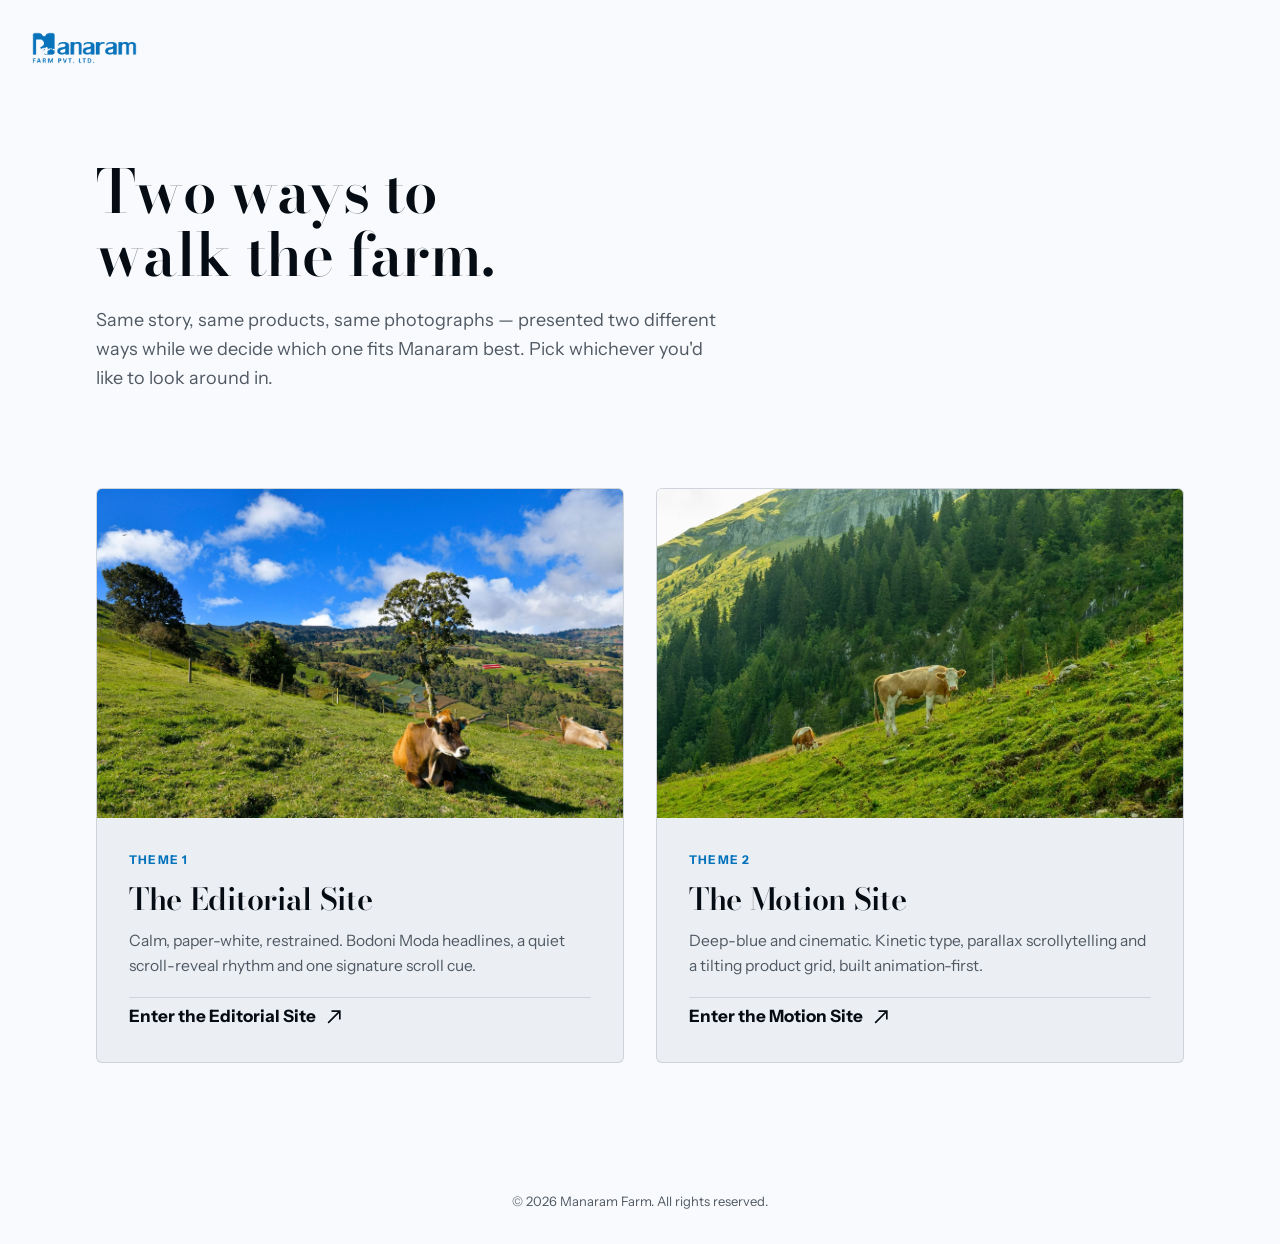
==== index.html @ 0a04bcb3 "Initial commit" ====
<!doctype html>
<html lang="en-US">

<head>
  <meta charset="UTF-8" />
  <meta name="viewport" content="width=device-width, initial-scale=1" />
  <title>Manaram Farm — Choose Your View</title>
  <meta name="description"
    content="Manaram Farm, presented two ways: a calm editorial site and a cinematic, motion-forward one. Pick your view." />

  <link rel="icon" href="images/favicon.svg" type="image/svg+xml" />
  <link rel="preconnect" href="https://fonts.googleapis.com" />
  <link rel="preconnect" href="https://fonts.gstatic.com" crossorigin />
  <link
    href="https://fonts.googleapis.com/css2?family=Instrument+Sans:ital,wght@0,400..700;1,400..700&amp;family=Bodoni+Moda:ital,opsz,wght@0,6..96,500;0,6..96,600;0,6..96,700;1,6..96,500;1,6..96,600&amp;display=swap"
    rel="stylesheet" />
  <link rel="stylesheet" href="hub.css" />
</head>

<body>
  <a class="skip-link" href="#main">Skip to content</a>

  <header class="hub-header">
    <img class="hub-logo" src="images/logo-blue.png" alt="Manaram Farm" width="593" height="180" />
  </header>

  <main id="main" class="hub-main">
    <div class="hub-intro reveal" data-reveal>
      <h1 class="text-balance">Two ways to walk the farm.</h1>
      <p class="text-pretty">
        Same story, same products, same photographs — presented two different ways while we decide
        which one fits Manaram best. Pick whichever you'd like to look around in.
      </p>
    </div>

    <div class="hub-cards">
      <a class="hub-card hub-card--one reveal" data-reveal href="theme-1/index.html">
        <span class="hub-card-media">
          <picture>
            <source srcset="images/hero-m.webp" type="image/webp" />
            <img src="images/hero-mountain.jpg" alt="" width="2200" height="1466" loading="lazy" />
          </picture>
        </span>
        <span class="hub-card-body">
          <span class="hub-card-eyebrow">Theme 1</span>
          <span class="hub-card-title">The Editorial Site</span>
          <span class="hub-card-desc">
            Calm, paper-white, restrained. Bodoni Moda headlines, a quiet scroll-reveal rhythm and one
            signature scroll cue.
          </span>
          <span class="hub-card-cta">
            <span>Enter the Editorial Site</span>
            <svg viewBox="0 0 24 24" width="20" height="20" aria-hidden="true">
              <path d="M5 19 19 5M9 5h10v10" />
            </svg>
          </span>
        </span>
      </a>

      <a class="hub-card hub-card--two reveal" data-reveal href="theme-2/index.html">
        <span class="hub-card-media">
          <picture>
            <source srcset="images/cows-pasture.webp" type="image/webp" />
            <img src="images/cows-pasture.jpg" alt="" width="1400" height="1050" loading="lazy" />
          </picture>
        </span>
        <span class="hub-card-body">
          <span class="hub-card-eyebrow">Theme 2</span>
          <span class="hub-card-title">The Motion Site</span>
          <span class="hub-card-desc">
            Deep-blue and cinematic. Kinetic type, parallax scrollytelling and a tilting product grid,
            built animation-first.
          </span>
          <span class="hub-card-cta">
            <span>Enter the Motion Site</span>
            <svg viewBox="0 0 24 24" width="20" height="20" aria-hidden="true">
              <path d="M5 19 19 5M9 5h10v10" />
            </svg>
          </span>
        </span>
      </a>
    </div>
  </main>

  <footer class="hub-footer">
    <p>&copy; <span id="year"></span> Manaram Farm. All rights reserved.</p>
  </footer>

  <script>
    document.getElementById("year").textContent = new Date().getFullYear();
  </script>
</body>

</html>
---- hub.css ----
/* ==========================================================================
   Manaram Farm — Hub / theme chooser
   Neutral front door: borrows Theme 1's real brand system (Signal Blue,
   Ink, White, Bodoni Moda) so it reads as official Manaram Farm rather
   than favoring either themed experience.
   ========================================================================== */

:root {
  --brand-blue: oklch(0.538 0.140 247);
  --blue-deep: oklch(0.28 0.09 250);
  --paper-bg: oklch(0.985 0.004 250);
  --surface: oklch(0.95 0.008 250);
  --ink: oklch(0.15 0.02 250);
  --muted-ink: oklch(0.46 0.02 250);
  --line: oklch(0.3 0.02 250 / 0.14);
  --white: oklch(1 0 0);

  --font-serif: "Bodoni Moda", Didot, "Iowan Old Style", Georgia, serif;
  --font-sans: "Instrument Sans", -apple-system, BlinkMacSystemFont, "Segoe UI", sans-serif;

  --space-2xs: 0.5rem;
  --space-xs: 0.75rem;
  --space-sm: 1.25rem;
  --space-md: 2rem;
  --space-lg: 3.5rem;
  --space-xl: 6rem;

  --ease-out-quart: cubic-bezier(0.25, 1, 0.5, 1);
  --dur-base: 250ms;
  --dur-slow: 450ms;

  --shadow-lift: 0 16px 36px oklch(0.22 0.02 250 / 0.16);
  color-scheme: light;
}

*, *::before, *::after { box-sizing: border-box; }
html { -webkit-text-size-adjust: 100%; scroll-behavior: smooth; }
body { margin: 0; }
img, picture, svg { display: block; max-width: 100%; }
h1, p { margin: 0; }
a { color: inherit; text-decoration: none; }

@media (prefers-reduced-motion: reduce) {
  html { scroll-behavior: auto; }
  *, *::before, *::after {
    animation-duration: 0.01ms !important;
    animation-iteration-count: 1 !important;
    transition-duration: 0.01ms !important;
    scroll-behavior: auto !important;
  }
}

body {
  font-family: var(--font-sans);
  font-size: 1.0625rem;
  line-height: 1.6;
  color: var(--ink);
  background: var(--paper-bg);
  font-optical-sizing: auto;
  min-height: 100dvh;
  display: flex;
  flex-direction: column;
}

.skip-link {
  position: absolute;
  left: 1rem;
  top: -100%;
  background: var(--ink);
  color: var(--white);
  padding: 0.75rem 1.25rem;
  z-index: 10;
  transition: top var(--dur-base) var(--ease-out-quart);
}
.skip-link:focus { top: 1rem; }

.text-balance { text-wrap: balance; }
.text-pretty { text-wrap: pretty; }

.hub-header {
  padding: var(--space-md) var(--space-md) 0;
}
.hub-logo { height: 32px; width: auto; }

.hub-main {
  flex: 1;
  max-width: 72rem;
  width: 100%;
  margin: 0 auto;
  padding: var(--space-xl) var(--space-md);
  display: flex;
  flex-direction: column;
  gap: var(--space-xl);
}

.hub-intro {
  max-width: 42rem;
  opacity: 0;
  transform: translateY(20px);
  animation: hub-in var(--dur-slow) var(--ease-out-quart) forwards;
}
.hub-intro h1 {
  font-family: var(--font-serif);
  font-weight: 600;
  font-size: clamp(2.25rem, 1.6rem + 3vw, 3.75rem);
  line-height: 1.05;
  letter-spacing: -0.01em;
  margin-bottom: var(--space-sm);
}
.hub-intro p { color: var(--muted-ink); font-size: 1.125rem; max-width: 52ch; }

@keyframes hub-in { to { opacity: 1; transform: none; } }
@media (prefers-reduced-motion: reduce) {
  .hub-intro { opacity: 1; transform: none; animation: none; }
}

.hub-cards {
  display: grid;
  grid-template-columns: 1fr;
  gap: var(--space-md);
}

.hub-card {
  display: flex;
  flex-direction: column;
  border-radius: 6px;
  overflow: hidden;
  background: var(--surface);
  border: 1px solid var(--line);
  box-shadow: none;
  opacity: 0;
  transform: translateY(20px);
  animation: hub-in var(--dur-slow) var(--ease-out-quart) forwards;
  transition: box-shadow var(--dur-slow) var(--ease-out-quart), transform var(--dur-slow) var(--ease-out-quart);
}
.hub-card--one { animation-delay: 90ms; }
.hub-card--two { animation-delay: 180ms; }
.hub-card:hover { box-shadow: var(--shadow-lift); transform: translateY(-4px); }
.hub-card:focus-visible { outline: 2px solid var(--brand-blue); outline-offset: 3px; }

.hub-card-media {
  display: block;
  aspect-ratio: 16 / 10;
  overflow: hidden;
  background: var(--ink);
}
.hub-card-media img {
  width: 100%; height: 100%;
  object-fit: cover;
  transition: transform var(--dur-slow) var(--ease-out-quart);
}
.hub-card:hover .hub-card-media img { transform: scale(1.045); }

.hub-card-body {
  display: flex;
  flex-direction: column;
  align-items: flex-start;
  gap: 0.35rem;
  padding: var(--space-md);
}
.hub-card-eyebrow {
  font-size: 0.75rem;
  font-weight: 700;
  letter-spacing: 0.1em;
  text-transform: uppercase;
  color: var(--brand-blue);
}
.hub-card-title {
  font-family: var(--font-serif);
  font-weight: 600;
  font-size: clamp(1.4rem, 1.2rem + 1vw, 1.9rem);
  letter-spacing: -0.01em;
  color: var(--ink);
}
.hub-card-desc { color: var(--muted-ink); font-size: 0.975rem; margin-bottom: var(--space-xs); }
.hub-card-cta {
  display: inline-flex;
  align-items: center;
  gap: 0.5rem;
  font-weight: 700;
  color: var(--ink);
  padding-top: 0.35rem;
  border-top: 1px solid var(--line);
  width: 100%;
}
.hub-card-cta svg { fill: none; stroke: currentColor; stroke-width: 2; transition: transform var(--dur-base) var(--ease-out-quart); }
.hub-card:hover .hub-card-cta svg { transform: translate(3px, -3px); }

@media (min-width: 760px) {
  .hub-cards { grid-template-columns: 1fr 1fr; }
}

.hub-footer {
  padding: var(--space-md);
  text-align: center;
  color: var(--muted-ink);
  font-size: 0.8125rem;
}
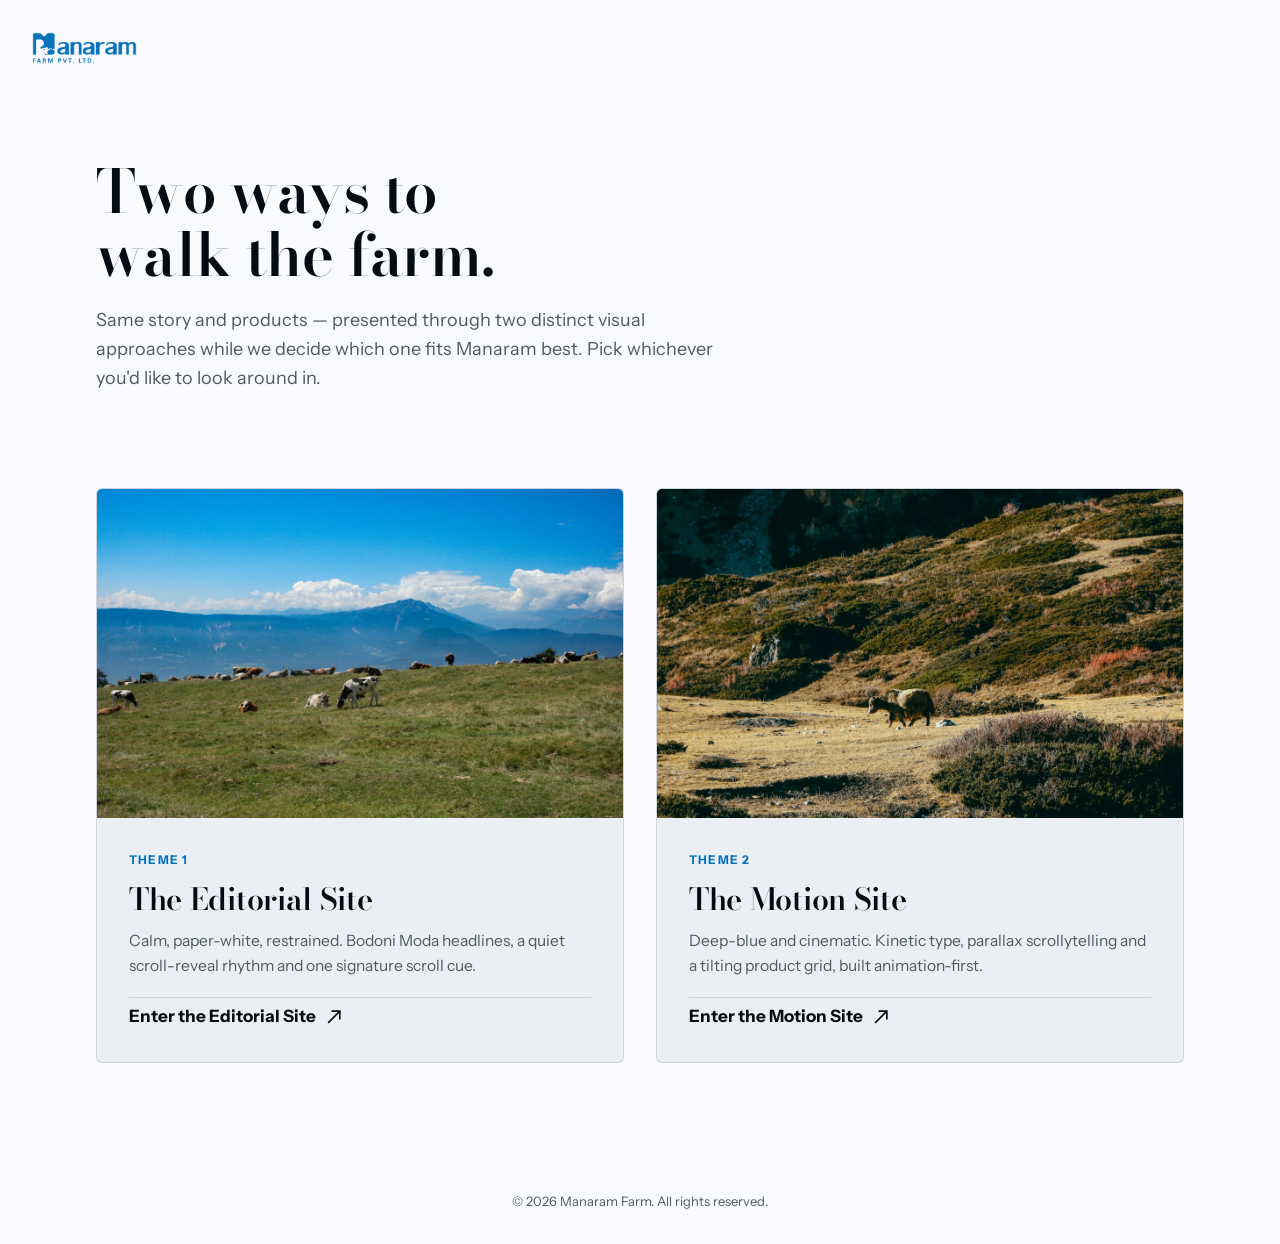
==== commit 8f6ec0db: "Final preview" ====
--- a/index.html
+++ b/index.html
@@ -3,12 +3,13 @@
 
 <head>
   <meta charset="UTF-8" />
-  <meta name="viewport" content="width=device-width, initial-scale=1" />
+  <meta name="viewport" content="width=device-width, initial-scale=1, viewport-fit=cover" />
   <title>Manaram Farm — Choose Your View</title>
   <meta name="description"
     content="Manaram Farm, presented two ways: a calm editorial site and a cinematic, motion-forward one. Pick your view." />
 
-  <link rel="icon" href="images/favicon.svg" type="image/svg+xml" />
+  <link rel="icon" href="images/favicon.png" type="image/png" sizes="200x200" />
+  <link rel="apple-touch-icon" href="images/favicon.png" />
   <link rel="preconnect" href="https://fonts.googleapis.com" />
   <link rel="preconnect" href="https://fonts.gstatic.com" crossorigin />
   <link
@@ -28,7 +29,7 @@
     <div class="hub-intro reveal" data-reveal>
       <h1 class="text-balance">Two ways to walk the farm.</h1>
       <p class="text-pretty">
-        Same story, same products, same photographs — presented two different ways while we decide
+        Same story and products — presented through two distinct visual approaches while we decide
         which one fits Manaram best. Pick whichever you'd like to look around in.
       </p>
     </div>
@@ -37,8 +38,8 @@
       <a class="hub-card hub-card--one reveal" data-reveal href="theme-1/index.html">
         <span class="hub-card-media">
           <picture>
-            <source srcset="images/hero-m.webp" type="image/webp" />
-            <img src="images/hero-mountain.jpg" alt="" width="2200" height="1466" loading="lazy" />
+            <source srcset="images/theme-1-hero.webp" type="image/webp" />
+            <img src="images/theme-1-hero.jpg" alt="" width="2400" height="1600" loading="lazy" />
           </picture>
         </span>
         <span class="hub-card-body">
@@ -60,8 +61,8 @@
       <a class="hub-card hub-card--two reveal" data-reveal href="theme-2/index.html">
         <span class="hub-card-media">
           <picture>
-            <source srcset="images/cows-pasture.webp" type="image/webp" />
-            <img src="images/cows-pasture.jpg" alt="" width="1400" height="1050" loading="lazy" />
+            <source srcset="images/theme-2-hero.webp" type="image/webp" />
+            <img src="images/theme-2-hero.jpg" alt="" width="2400" height="1600" loading="lazy" />
           </picture>
         </span>
         <span class="hub-card-body">
